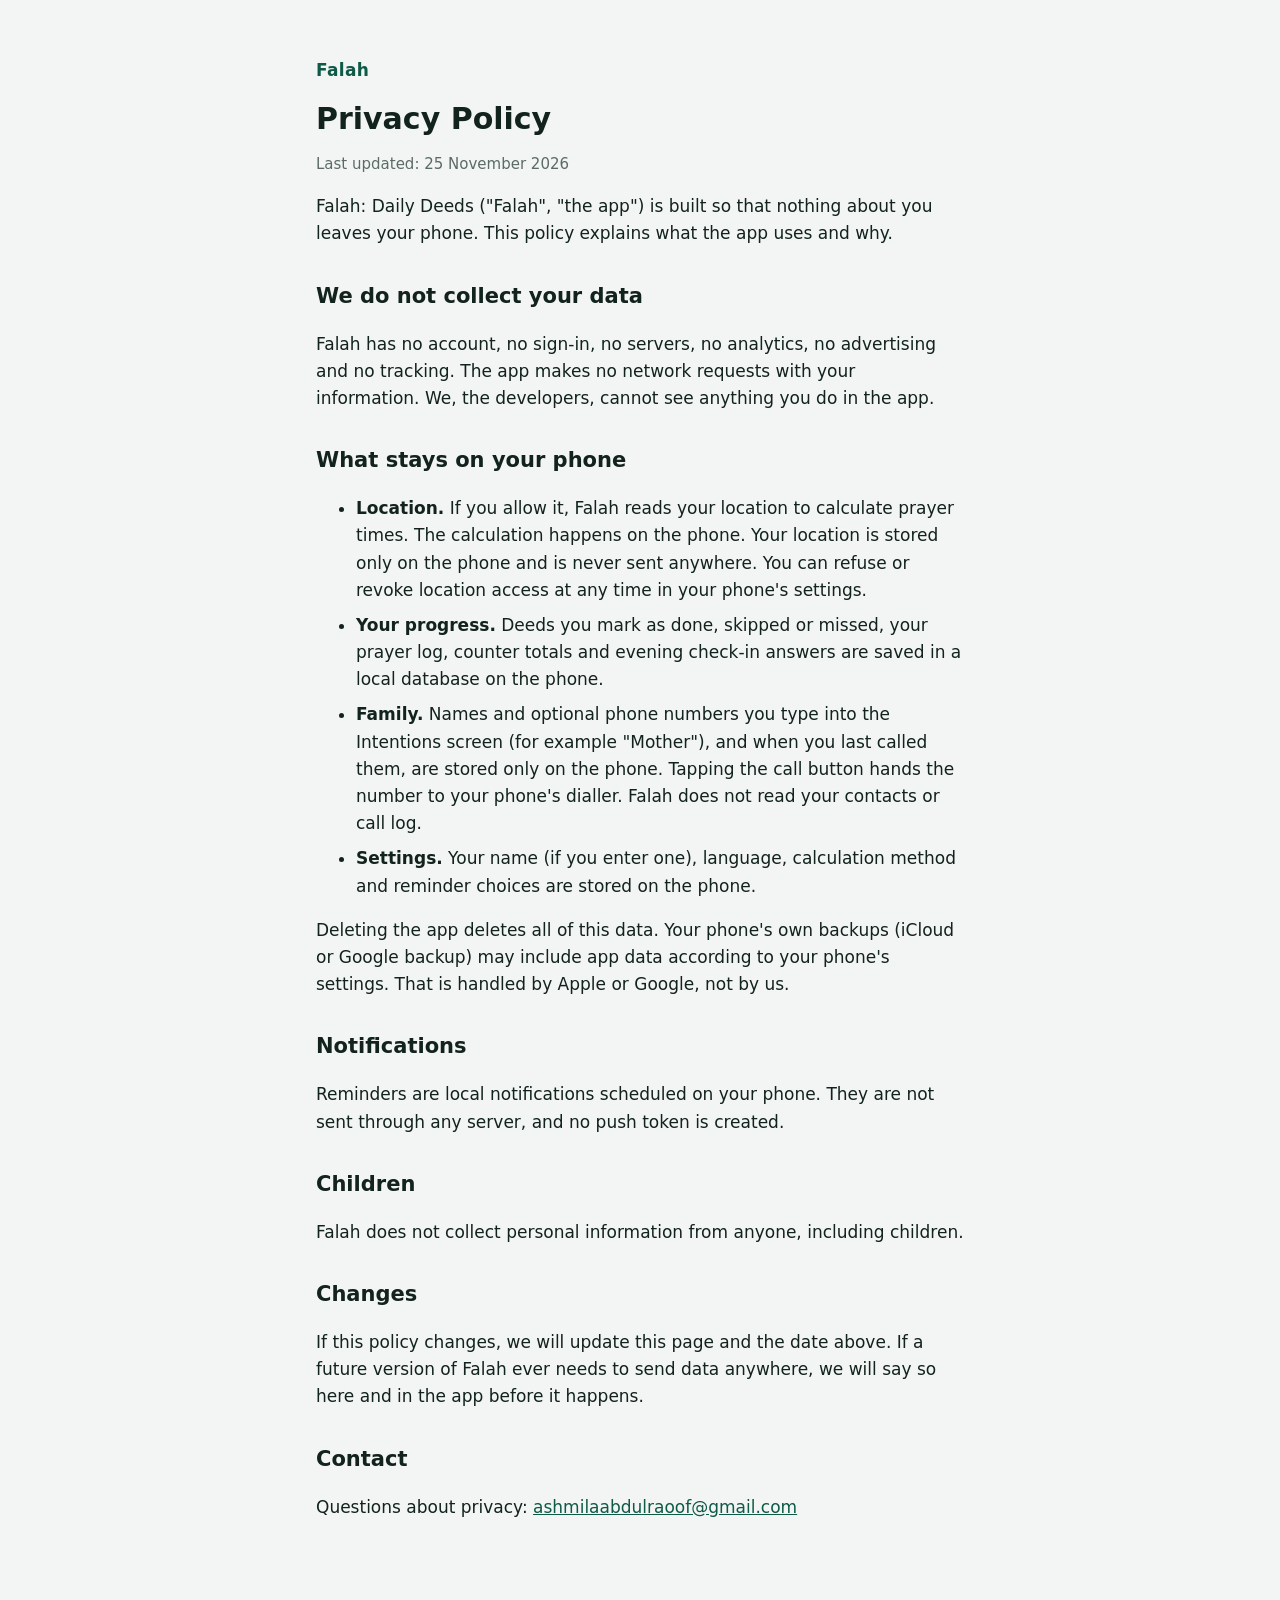
==== privacy.html @ 6d371a4b "Falah privacy policy and support page" ====
<!doctype html>
<html lang="en">
<head>
<meta charset="utf-8">
<meta name="viewport" content="width=device-width, initial-scale=1">
<title>Falah · Privacy Policy</title>
<link rel="stylesheet" href="style.css">
</head>
<body>
<main>
<p class="brand"><a href="./">Falah</a></p>
<h1>Privacy Policy</h1>
<p class="muted">Last updated: 25 November 2026</p>

<p>Falah: Daily Deeds ("Falah", "the app") is built so that nothing about you leaves your phone. This policy explains what the app uses and why.</p>

<h2>We do not collect your data</h2>
<p>Falah has no account, no sign-in, no servers, no analytics, no advertising and no tracking. The app makes no network requests with your information. We, the developers, cannot see anything you do in the app.</p>

<h2>What stays on your phone</h2>
<ul>
<li><strong>Location.</strong> If you allow it, Falah reads your location to calculate prayer times. The calculation happens on the phone. Your location is stored only on the phone and is never sent anywhere. You can refuse or revoke location access at any time in your phone's settings.</li>
<li><strong>Your progress.</strong> Deeds you mark as done, skipped or missed, your prayer log, counter totals and evening check-in answers are saved in a local database on the phone.</li>
<li><strong>Family.</strong> Names and optional phone numbers you type into the Intentions screen (for example "Mother"), and when you last called them, are stored only on the phone. Tapping the call button hands the number to your phone's dialler. Falah does not read your contacts or call log.</li>
<li><strong>Settings.</strong> Your name (if you enter one), language, calculation method and reminder choices are stored on the phone.</li>
</ul>
<p>Deleting the app deletes all of this data. Your phone's own backups (iCloud or Google backup) may include app data according to your phone's settings. That is handled by Apple or Google, not by us.</p>

<h2>Notifications</h2>
<p>Reminders are local notifications scheduled on your phone. They are not sent through any server, and no push token is created.</p>

<h2>Children</h2>
<p>Falah does not collect personal information from anyone, including children.</p>

<h2>Changes</h2>
<p>If this policy changes, we will update this page and the date above. If a future version of Falah ever needs to send data anywhere, we will say so here and in the app before it happens.</p>

<h2>Contact</h2>
<p>Questions about privacy: <a href="mailto:ashmilaabdulraoof@gmail.com">ashmilaabdulraoof@gmail.com</a></p>
</main>
</body>
</html>
---- style.css ----
:root { --bg: #F3F5F4; --fg: #12221D; --muted: #5B6B66; --accent: #0E5A47; }
@media (prefers-color-scheme: dark) { :root { --bg: #0F1714; --fg: #E6EEEA; --muted: #9AAAA4; --accent: #6FC3A6; } }
* { box-sizing: border-box; }
body { margin: 0; background: var(--bg); color: var(--fg); font: 17px/1.6 -apple-system, system-ui, "Segoe UI", Roboto, sans-serif; }
main { max-width: 680px; margin: 0 auto; padding: 40px 16px 64px; }
.brand { font-weight: 700; color: var(--accent); letter-spacing: .02em; }
.brand a { color: inherit; text-decoration: none; }
h1 { font-size: 30px; line-height: 1.2; margin: 8px 0 4px; }
h2 { font-size: 21px; margin-top: 32px; }
h3 { font-size: 17px; margin: 20px 0 4px; }
a { color: var(--accent); }
.muted { color: var(--muted); font-size: 15px; }
li { margin-bottom: 8px; }
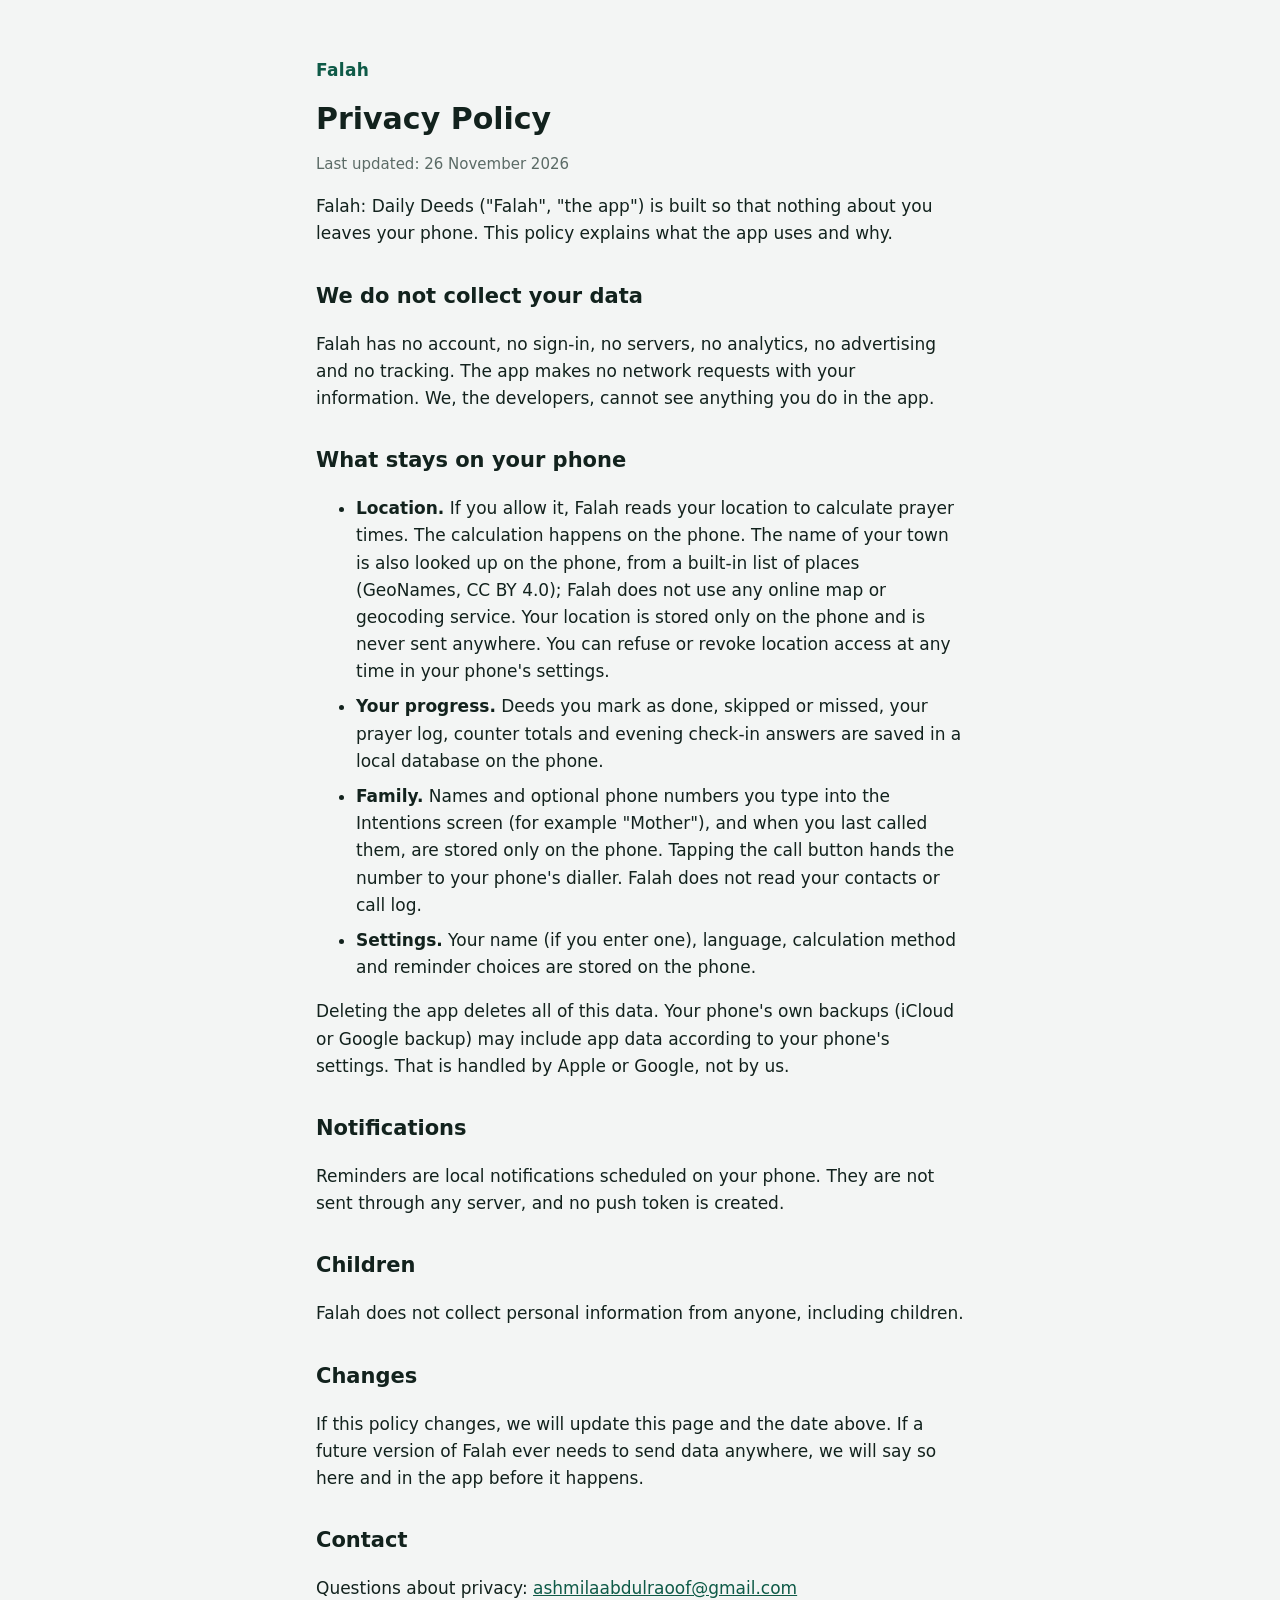
==== commit 1cb4754f: "Privacy: place names are looked up offline" ====
--- a/privacy.html
+++ b/privacy.html
@@ -10,7 +10,7 @@
 <main>
 <p class="brand"><a href="./">Falah</a></p>
 <h1>Privacy Policy</h1>
-<p class="muted">Last updated: 25 November 2026</p>
+<p class="muted">Last updated: 26 November 2026</p>
 
 <p>Falah: Daily Deeds ("Falah", "the app") is built so that nothing about you leaves your phone. This policy explains what the app uses and why.</p>
 
@@ -19,7 +19,7 @@
 
 <h2>What stays on your phone</h2>
 <ul>
-<li><strong>Location.</strong> If you allow it, Falah reads your location to calculate prayer times. The calculation happens on the phone. Your location is stored only on the phone and is never sent anywhere. You can refuse or revoke location access at any time in your phone's settings.</li>
+<li><strong>Location.</strong> If you allow it, Falah reads your location to calculate prayer times. The calculation happens on the phone. The name of your town is also looked up on the phone, from a built-in list of places (GeoNames, CC BY 4.0); Falah does not use any online map or geocoding service. Your location is stored only on the phone and is never sent anywhere. You can refuse or revoke location access at any time in your phone's settings.</li>
 <li><strong>Your progress.</strong> Deeds you mark as done, skipped or missed, your prayer log, counter totals and evening check-in answers are saved in a local database on the phone.</li>
 <li><strong>Family.</strong> Names and optional phone numbers you type into the Intentions screen (for example "Mother"), and when you last called them, are stored only on the phone. Tapping the call button hands the number to your phone's dialler. Falah does not read your contacts or call log.</li>
 <li><strong>Settings.</strong> Your name (if you enter one), language, calculation method and reminder choices are stored on the phone.</li>
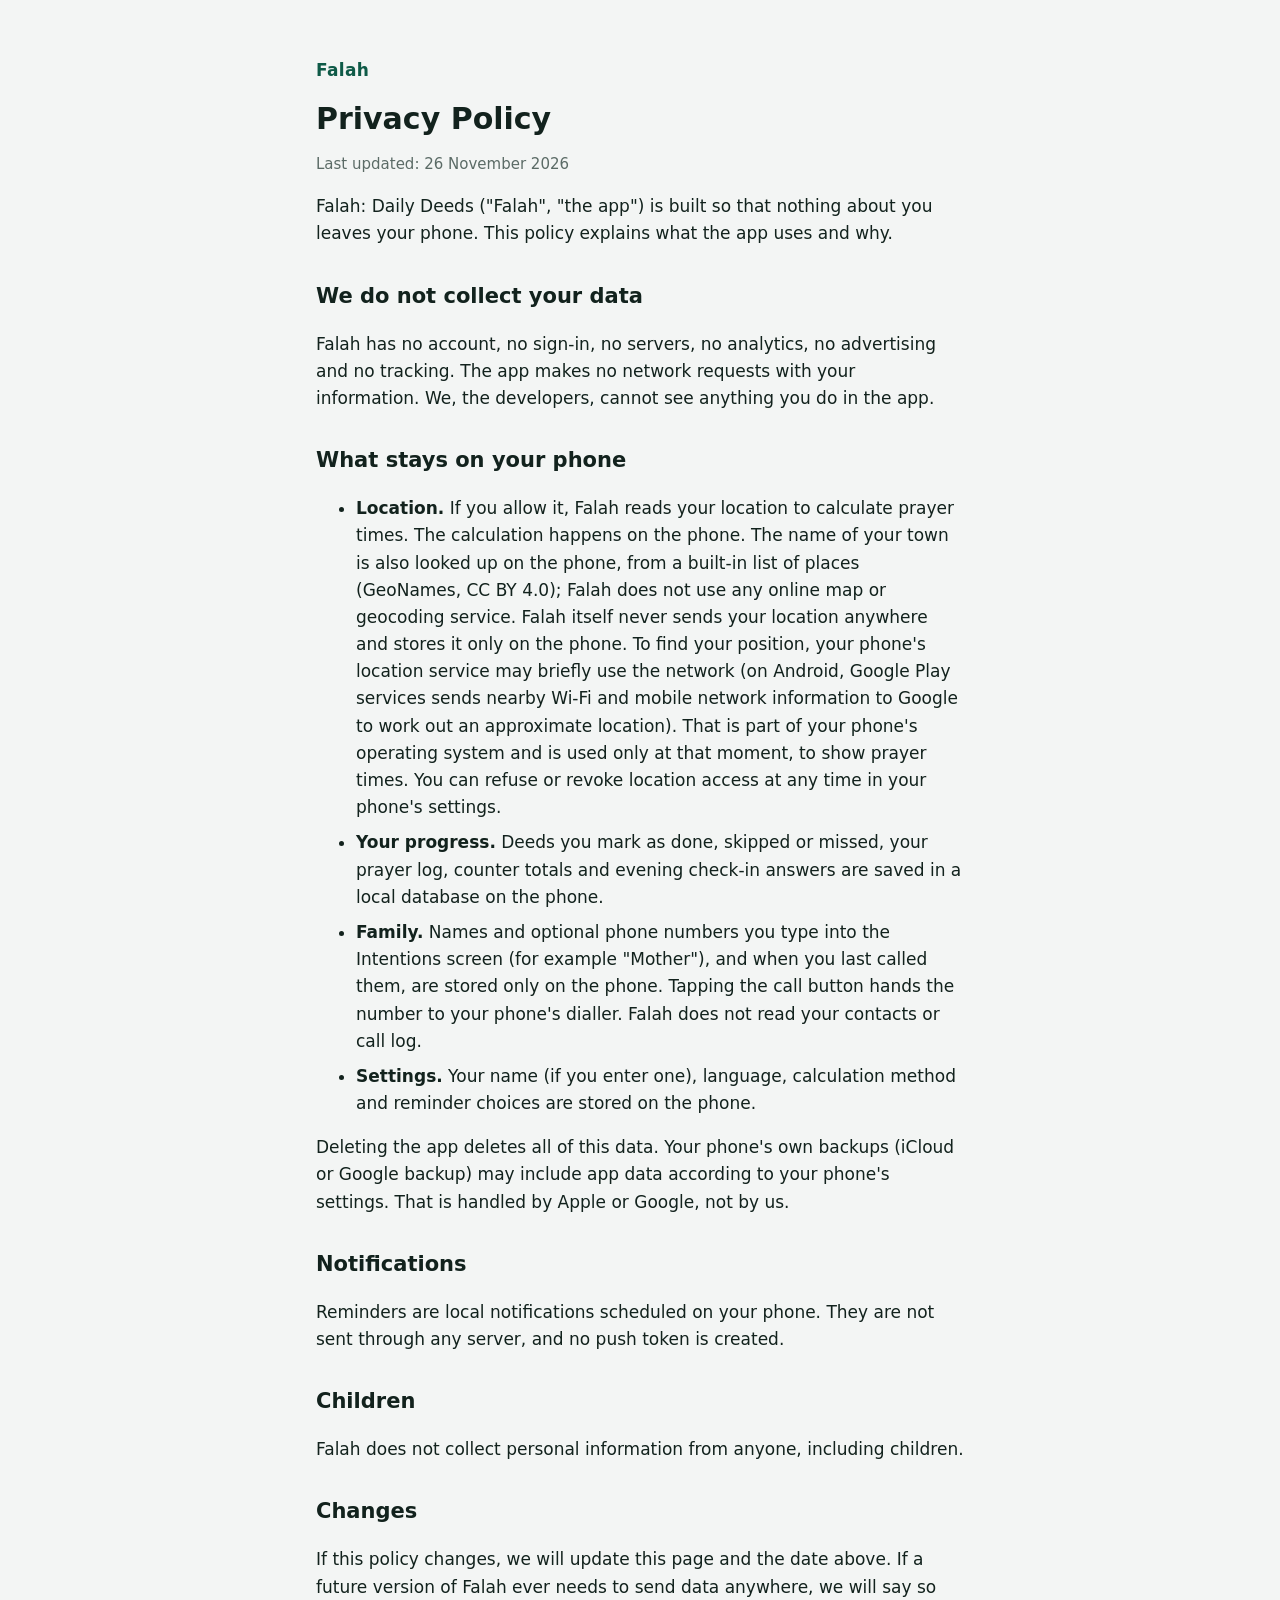
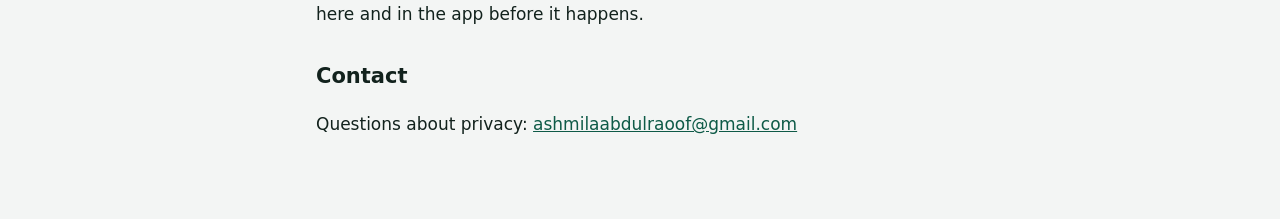
==== commit 162d77f6: "Privacy: explain the phone's location service" ====
--- a/privacy.html
+++ b/privacy.html
@@ -19,7 +19,7 @@
 
 <h2>What stays on your phone</h2>
 <ul>
-<li><strong>Location.</strong> If you allow it, Falah reads your location to calculate prayer times. The calculation happens on the phone. The name of your town is also looked up on the phone, from a built-in list of places (GeoNames, CC BY 4.0); Falah does not use any online map or geocoding service. Your location is stored only on the phone and is never sent anywhere. You can refuse or revoke location access at any time in your phone's settings.</li>
+<li><strong>Location.</strong> If you allow it, Falah reads your location to calculate prayer times. The calculation happens on the phone. The name of your town is also looked up on the phone, from a built-in list of places (GeoNames, CC BY 4.0); Falah does not use any online map or geocoding service. Falah itself never sends your location anywhere and stores it only on the phone. To find your position, your phone's location service may briefly use the network (on Android, Google Play services sends nearby Wi-Fi and mobile network information to Google to work out an approximate location). That is part of your phone's operating system and is used only at that moment, to show prayer times. You can refuse or revoke location access at any time in your phone's settings.</li>
 <li><strong>Your progress.</strong> Deeds you mark as done, skipped or missed, your prayer log, counter totals and evening check-in answers are saved in a local database on the phone.</li>
 <li><strong>Family.</strong> Names and optional phone numbers you type into the Intentions screen (for example "Mother"), and when you last called them, are stored only on the phone. Tapping the call button hands the number to your phone's dialler. Falah does not read your contacts or call log.</li>
 <li><strong>Settings.</strong> Your name (if you enter one), language, calculation method and reminder choices are stored on the phone.</li>
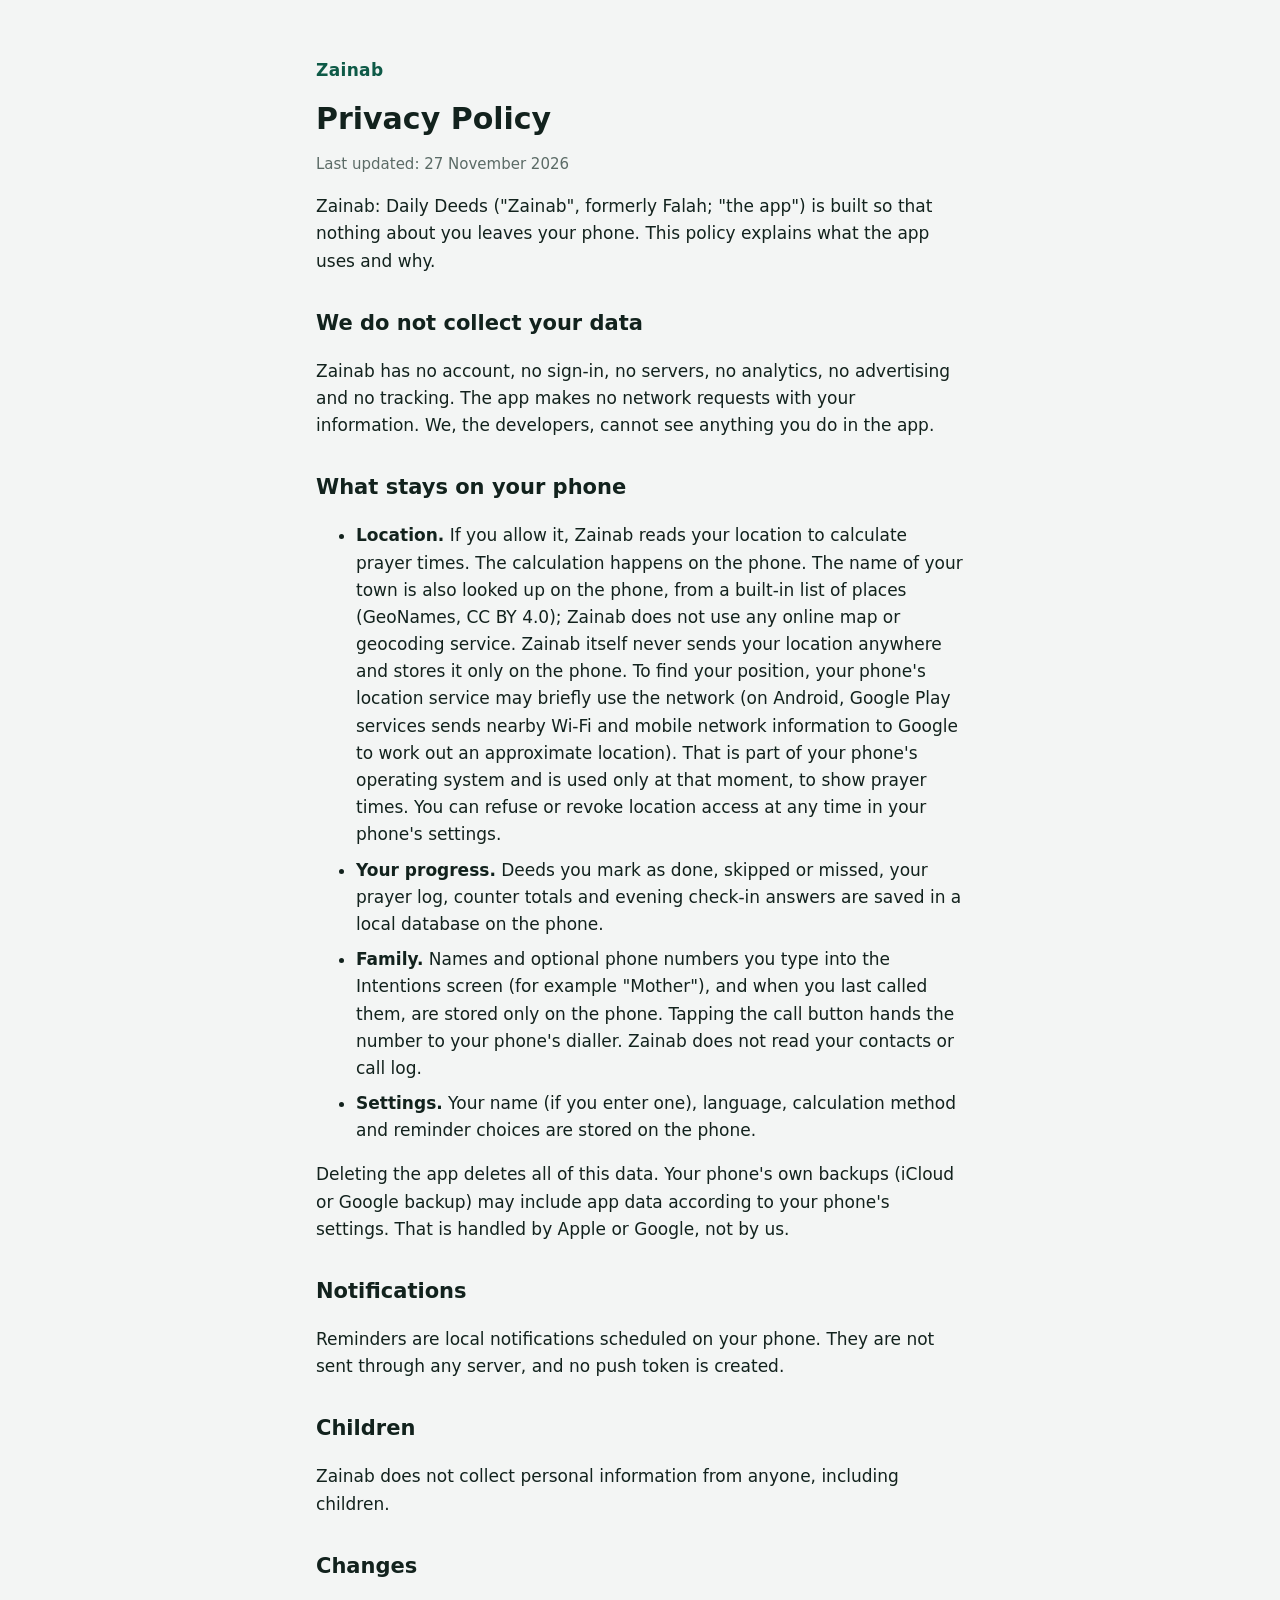
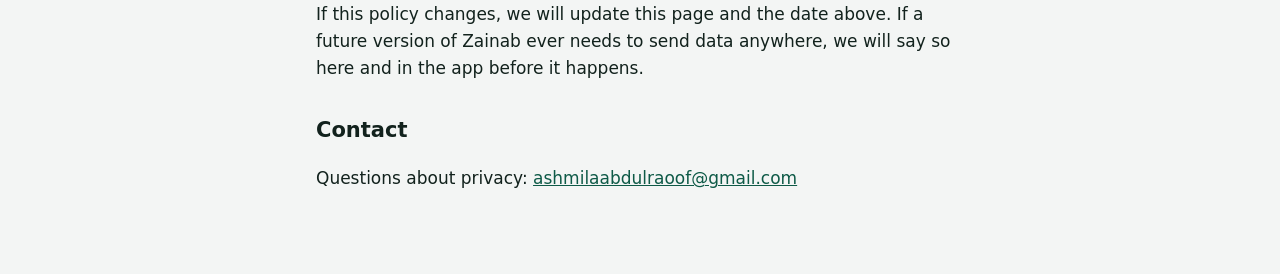
==== commit e0deda9c: "Rename to Zainab" ====
--- a/privacy.html
+++ b/privacy.html
@@ -3,25 +3,25 @@
 <head>
 <meta charset="utf-8">
 <meta name="viewport" content="width=device-width, initial-scale=1">
-<title>Falah · Privacy Policy</title>
+<title>Zainab · Privacy Policy</title>
 <link rel="stylesheet" href="style.css">
 </head>
 <body>
 <main>
-<p class="brand"><a href="./">Falah</a></p>
+<p class="brand"><a href="./">Zainab</a></p>
 <h1>Privacy Policy</h1>
-<p class="muted">Last updated: 26 November 2026</p>
+<p class="muted">Last updated: 27 November 2026</p>
 
-<p>Falah: Daily Deeds ("Falah", "the app") is built so that nothing about you leaves your phone. This policy explains what the app uses and why.</p>
+<p>Zainab: Daily Deeds ("Zainab", formerly Falah; "the app") is built so that nothing about you leaves your phone. This policy explains what the app uses and why.</p>
 
 <h2>We do not collect your data</h2>
-<p>Falah has no account, no sign-in, no servers, no analytics, no advertising and no tracking. The app makes no network requests with your information. We, the developers, cannot see anything you do in the app.</p>
+<p>Zainab has no account, no sign-in, no servers, no analytics, no advertising and no tracking. The app makes no network requests with your information. We, the developers, cannot see anything you do in the app.</p>
 
 <h2>What stays on your phone</h2>
 <ul>
-<li><strong>Location.</strong> If you allow it, Falah reads your location to calculate prayer times. The calculation happens on the phone. The name of your town is also looked up on the phone, from a built-in list of places (GeoNames, CC BY 4.0); Falah does not use any online map or geocoding service. Falah itself never sends your location anywhere and stores it only on the phone. To find your position, your phone's location service may briefly use the network (on Android, Google Play services sends nearby Wi-Fi and mobile network information to Google to work out an approximate location). That is part of your phone's operating system and is used only at that moment, to show prayer times. You can refuse or revoke location access at any time in your phone's settings.</li>
+<li><strong>Location.</strong> If you allow it, Zainab reads your location to calculate prayer times. The calculation happens on the phone. The name of your town is also looked up on the phone, from a built-in list of places (GeoNames, CC BY 4.0); Zainab does not use any online map or geocoding service. Zainab itself never sends your location anywhere and stores it only on the phone. To find your position, your phone's location service may briefly use the network (on Android, Google Play services sends nearby Wi-Fi and mobile network information to Google to work out an approximate location). That is part of your phone's operating system and is used only at that moment, to show prayer times. You can refuse or revoke location access at any time in your phone's settings.</li>
 <li><strong>Your progress.</strong> Deeds you mark as done, skipped or missed, your prayer log, counter totals and evening check-in answers are saved in a local database on the phone.</li>
-<li><strong>Family.</strong> Names and optional phone numbers you type into the Intentions screen (for example "Mother"), and when you last called them, are stored only on the phone. Tapping the call button hands the number to your phone's dialler. Falah does not read your contacts or call log.</li>
+<li><strong>Family.</strong> Names and optional phone numbers you type into the Intentions screen (for example "Mother"), and when you last called them, are stored only on the phone. Tapping the call button hands the number to your phone's dialler. Zainab does not read your contacts or call log.</li>
 <li><strong>Settings.</strong> Your name (if you enter one), language, calculation method and reminder choices are stored on the phone.</li>
 </ul>
 <p>Deleting the app deletes all of this data. Your phone's own backups (iCloud or Google backup) may include app data according to your phone's settings. That is handled by Apple or Google, not by us.</p>
@@ -30,10 +30,10 @@
 <p>Reminders are local notifications scheduled on your phone. They are not sent through any server, and no push token is created.</p>
 
 <h2>Children</h2>
-<p>Falah does not collect personal information from anyone, including children.</p>
+<p>Zainab does not collect personal information from anyone, including children.</p>
 
 <h2>Changes</h2>
-<p>If this policy changes, we will update this page and the date above. If a future version of Falah ever needs to send data anywhere, we will say so here and in the app before it happens.</p>
+<p>If this policy changes, we will update this page and the date above. If a future version of Zainab ever needs to send data anywhere, we will say so here and in the app before it happens.</p>
 
 <h2>Contact</h2>
 <p>Questions about privacy: <a href="mailto:ashmilaabdulraoof@gmail.com">ashmilaabdulraoof@gmail.com</a></p>
